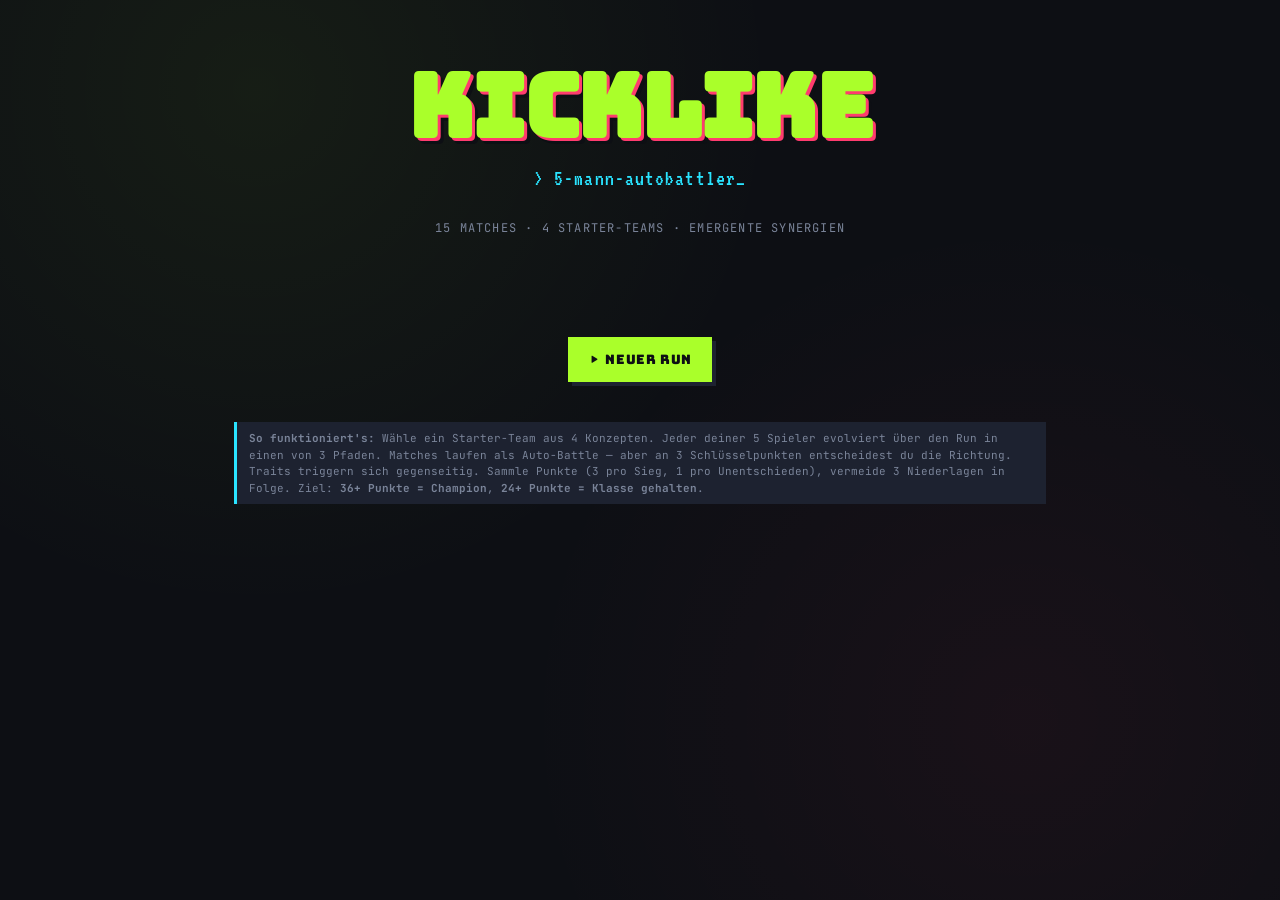
==== index.html @ e62ab807 "Add files via upload" ====
<!doctype html>
<html lang="de">
<head>
<meta charset="utf-8">
<meta name="viewport" content="width=device-width,initial-scale=1">
<title>KICKLIKE ? 5-Mann-Autobattler</title>
<link rel="preconnect" href="https://fonts.googleapis.com">
<link rel="preconnect" href="https://fonts.gstatic.com" crossorigin>
<link href="https://fonts.googleapis.com/css2?family=Bungee&family=VT323&family=JetBrains+Mono:wght@400;700&display=swap" rel="stylesheet">
<link rel="stylesheet" href="./styles.css">
</head>
<body>
<div id="app">
  
  <div id="screen-start" class="screen active">
    <div class="start-hero">
      <h1>KICKLIKE</h1>
      <div class="tagline">&gt; 5-mann-autobattler_</div>
      <div class="sub">15 matches · 4 starter-teams · emergente synergien</div>
      <div id="start-highscore" style="margin-top: 20px; font-family: var(--font-display); font-size: 12px; color: var(--gold); letter-spacing: 0.1em;"></div>
    </div>
    <div style="text-align:center; margin-top: 32px;">
      <button class="btn primary" onclick="FLOW.newRun()">▶ Neuer Run</button>
    </div>
    <div class="hint" style="margin-top: 40px;">
      <b>So funktioniert's:</b> Wähle ein Starter-Team aus 4 Konzepten. Jeder deiner 5 Spieler evolviert über den Run
      in einen von 3 Pfaden. Matches laufen als Auto-Battle — aber an 3 Schlüsselpunkten entscheidest du die Richtung.
      Traits triggern sich gegenseitig. Sammle Punkte (3 pro Sieg, 1 pro Unentschieden), vermeide 3 Niederlagen in Folge.
      Ziel: <b>36+ Punkte = Champion</b>, <b>24+ Punkte = Klasse gehalten</b>.
    </div>
  </div>

  
  <div id="screen-draft" class="screen">
    <h2 style="color: var(--accent); margin-bottom: 8px;">Wähle dein Starter-Team</h2>
    <p class="dim" style="margin-bottom: 16px;">Jedes Team hat ein Thema, eine Stärke und einen Schwachpunkt. Identität
      entwickelst du später durch Evolutionen.</p>
    <div id="draft-grid" class="draft-grid"></div>
  </div>

  
  <div id="screen-hub" class="screen">
    <div class="topbar">
      <div class="logo">MATCH <span id="hub-match-num">1</span> / 15</div>
      <div class="meta">
        <span>🏆 <b id="hub-wins">0</b></span>
        <span>💥 <b id="hub-losses">0</b></span>
        <span>PKT <b id="hub-points">0</b></span>
      </div>
    </div>
    <div class="run-progress" id="run-progress"></div>
    <div class="hub-matchup">
      <div class="card hub-side hub-side-me">
        <div class="card-title">Dein Team <span id="hub-team-meta" class="mono-sm"></span></div>
        <div id="hub-team-summary"></div>
      </div>
      <div class="card hub-side hub-side-opp">
        <div class="card-title">Gegner</div>
        <div id="next-opponent"></div>
      </div>
    </div>
    <div class="card" style="margin-bottom: 16px;">
      <div class="card-title">Kader</div>
      <div class="squad-display" id="hub-squad"></div>
      <div id="hub-bench-wrap" style="display:none; margin-top: 10px;">
        <div class="mono-sm" style="margin-bottom:6px;">Bank</div>
        <div class="squad-display" id="hub-bench"></div>
      </div>
    </div>
    <div class="btn-row">
      <button class="btn" onclick="FLOW.openLineup()">⚙ Aufstellung</button>
      <button class="btn primary" onclick="FLOW.startMatch()">▶ Match starten</button>
    </div>
  </div>

  
  <div id="screen-lineup" class="screen">
    <div class="topbar">
      <div class="logo">AUFSTELLUNG</div>
      <div class="meta">
        <span class="mono-sm">Tippe Spieler zum Tauschen</span>
      </div>
    </div>
    <div class="swap-hint" id="lineup-hint">Klicke einen Startelf-Spieler, dann einen Bank-Spieler um zu tauschen. Keeper (TW) ist Pflicht.</div>
    <div class="card" style="margin-bottom:16px;">
      <div class="card-title">Startelf <span class="mono-sm" style="float:right;">5 Spieler</span></div>
      <div class="lineup-slots" id="lineup-starters"></div>
    </div>
    <div class="card" style="margin-bottom:16px;">
      <div class="card-title">Bank <span class="mono-sm" style="float:right;" id="bench-count">0 Spieler</span></div>
      <div class="lineup-bench" id="lineup-bench"></div>
    </div>
    <div class="btn-row">
      <button class="btn" onclick="FLOW.closeLineup()">✓ Fertig</button>
    </div>
  </div>

  
  <div id="screen-recruit" class="screen">
    <div class="recruit-intro">
      <h1>LEGENDÄRER PICK</h1>
      <div class="pixel">&gt; boss besiegt — ein neuer held w\u00e4hlt deinen verein_</div>
      <p class="dim" style="margin-top: 12px;">Wähle einen Spieler. Er landet auf deiner Bank — maximal 2 Bank-Slots.</p>
    </div>
    <div class="squad-display" id="recruit-options"></div>
    <div class="btn-row" style="justify-content: center;">
      <button class="btn" onclick="FLOW.skipRecruit()">Ablehnen</button>
    </div>
  </div>

  
  <div id="screen-match" class="screen">
    <div class="match-header">
      <div class="team-name me" id="match-me-name">–</div>
      <div class="score">
        <span id="score-me">0</span>
        <span class="vs">:</span>
        <span id="score-opp">0</span>
      </div>
      <div class="team-name opp" id="match-opp-name">–</div>
      <div class="round-indicator" id="round-indicator"></div>
    </div>
    <div class="match-log" id="match-log"></div>
    <div style="margin-top: 12px; text-align: center; display: flex; gap: 8px; justify-content: center;">
      <button class="btn" id="match-pause-btn" onclick="FLOW.togglePause()">⏸ Pause</button>
      <button class="btn" id="match-speed-btn" onclick="FLOW.toggleSpeed()">⏩ Speed</button>
    </div>
  </div>

  
  <div id="screen-result" class="screen">
    <div id="result-content"></div>
  </div>

  
  <div id="screen-gameover" class="screen">
    <div class="result-big">
      <h1 class="loss">GAME OVER</h1>
      <div class="gameover-text" id="gameover-reason"></div>
      <div style="margin-top: 32px;">
        <button class="btn primary" onclick="FLOW.newRun()">▶ Neuer Run</button>
      </div>
    </div>
  </div>

  
  <div id="screen-victory" class="screen">
    <div class="result-big">
      <h1 class="win">CHAMPION!</h1>
      <div class="pixel" style="color: var(--gold); margin-top: 16px;">15 matches survived</div>
      <div id="victory-summary" style="margin-top: 24px;"></div>
      <div style="margin-top: 32px;">
        <button class="btn primary" onclick="FLOW.newRun()">▶ Neuer Run</button>
      </div>
    </div>
  </div>
</div>

<div class="interrupt-overlay" id="interrupt-overlay">
  <div class="interrupt-modal" id="interrupt-modal"></div>
</div>
<script src="./js/config-data.js"></script>
<script src="./js/core.js"></script>
<script src="./js/ui.js"></script>
<script src="./js/flow.js"></script>
</body>
</html>
---- styles.css ----
:root {
  --bg: #0d0f14;
  --bg-2: #14171f;
  --bg-3: #1d2230;
  --fg: #eaf0ff;
  --muted: #7a8499;
  --dim: #4a5268;
  --accent: #aaff2a;       
  --accent-2: #ff3c6e;     
  --accent-3: #2ae4ff;     
  --gold: #ffd23a;
  --danger: #ff4a4a;
  --good: #7bffb0;

  --font-display: "Bungee", sans-serif;
  --font-pixel: "VT323", monospace;
  --font-body: "JetBrains Mono", monospace;

  --border: 2px solid var(--fg);
  --shadow-hard: 4px 4px 0 var(--fg);
  --shadow-accent: 4px 4px 0 var(--accent);
}

* { box-sizing: border-box; margin: 0; padding: 0; }

html, body { height: 100%; }

body {
  font-family: var(--font-body);
  background: var(--bg);
  color: var(--fg);
  font-size: 14px;
  line-height: 1.5;
  overflow-x: hidden;
  background-image:
    radial-gradient(circle at 20% 10%, rgba(170,255,42,0.06), transparent 40%),
    radial-gradient(circle at 80% 80%, rgba(255,60,110,0.05), transparent 40%),
    linear-gradient(transparent 0 49%, rgba(255,255,255,0.02) 49% 50%, transparent 50%);
  background-size: auto, auto, 100% 4px;
}

#app {
  max-width: 840px;
  margin: 0 auto;
  padding: 14px 14px 60px;
  position: relative;
}

h1, h2, h3 { font-family: var(--font-display); letter-spacing: 0.02em; text-transform: uppercase; }
h1 { font-size: clamp(32px, 6vw, 56px); line-height: 1; color: var(--accent); text-shadow: 2px 2px 0 var(--bg); }
h2 { font-size: 20px; color: var(--fg); }
h3 { font-size: 14px; color: var(--accent-3); }
.pixel { font-family: var(--font-pixel); font-size: 20px; line-height: 1; }
.mono-sm { font-size: 11px; color: var(--muted); letter-spacing: 0.05em; text-transform: uppercase; }
.dim { color: var(--muted); }
.accent { color: var(--accent); }
.accent-2 { color: var(--accent-2); }
.accent-3 { color: var(--accent-3); }
.good { color: var(--good); }
.bad { color: var(--danger); }

.screen { display: none; animation: fadeIn 0.35s ease; }
.screen.active { display: block; }
@keyframes fadeIn { from { opacity: 0; transform: translateY(8px); } to { opacity: 1; transform: none; } }

.topbar {
  display: flex; justify-content: space-between; align-items: center;
  padding: 8px 14px; border: var(--border); background: var(--bg-2);
  margin-bottom: 14px; box-shadow: var(--shadow-hard);
}
.topbar .logo { font-family: var(--font-display); font-size: 18px; color: var(--accent); }
.topbar .meta { display: flex; gap: 14px; font-size: 12px; }
.topbar .meta span b { color: var(--accent); font-family: var(--font-display); }

.btn {
  font-family: var(--font-display);
  font-size: 13px; letter-spacing: 0.05em;
  padding: 12px 18px;
  background: var(--bg-2);
  color: var(--fg);
  border: var(--border);
  cursor: pointer;
  transition: transform 0.08s, box-shadow 0.08s;
  text-transform: uppercase;
  box-shadow: var(--shadow-hard);
  display: inline-block;
}
.btn:hover:not(:disabled) { transform: translate(-2px, -2px); box-shadow: 6px 6px 0 var(--fg); }
.btn:active:not(:disabled) { transform: translate(2px, 2px); box-shadow: 2px 2px 0 var(--fg); }
.btn.primary { background: var(--accent); color: var(--bg); border-color: var(--accent); box-shadow: 4px 4px 0 var(--bg-3); }
.btn.primary:hover:not(:disabled) { box-shadow: 6px 6px 0 var(--bg-3); }
.btn.danger { background: var(--accent-2); color: var(--bg); border-color: var(--accent-2); box-shadow: 4px 4px 0 var(--bg-3); }
.btn:disabled { opacity: 0.4; cursor: not-allowed; box-shadow: 2px 2px 0 var(--dim); }
.btn-row { display: flex; gap: 12px; flex-wrap: wrap; margin-top: 16px; }

.card {
  border: var(--border);
  background: var(--bg-2);
  padding: 12px 14px;
  box-shadow: var(--shadow-hard);
  position: relative;
}
.card-title {
  font-family: var(--font-display);
  font-size: 12px;
  letter-spacing: 0.05em;
  text-transform: uppercase;
  margin-bottom: 10px;
  padding-bottom: 6px;
  border-bottom: 1px dashed var(--dim);
}

.start-hero {
  text-align: center;
  padding: 48px 0;
}
.start-hero h1 {
  font-size: clamp(48px, 10vw, 88px);
  color: var(--accent);
  text-shadow:
    3px 3px 0 var(--accent-2),
    6px 6px 0 var(--bg);
  letter-spacing: -0.02em;
}
.start-hero .tagline {
  font-family: var(--font-pixel);
  font-size: 22px;
  color: var(--accent-3);
  margin-top: 12px;
  letter-spacing: 0.05em;
}
.start-hero .sub {
  font-size: 12px;
  color: var(--muted);
  margin-top: 24px;
  letter-spacing: 0.1em;
  text-transform: uppercase;
}

.draft-grid {
  display: grid;
  grid-template-columns: 1fr 1fr;
  gap: 16px;
  margin-top: 16px;
}
@media (max-width: 640px) { .draft-grid { grid-template-columns: 1fr; } }
.team-card {
  border: var(--border);
  background: var(--bg-2);
  padding: 18px;
  cursor: pointer;
  transition: all 0.15s;
  position: relative;
  overflow: hidden;
}
.team-card::before {
  content: "";
  position: absolute;
  top: 0; left: 0; right: 0; height: 6px;
  background: var(--team-color, var(--accent));
}
.team-card:hover {
  transform: translate(-3px, -3px);
  box-shadow: 6px 6px 0 var(--team-color, var(--accent));
}
.team-card h2 { color: var(--team-color, var(--accent)); margin-bottom: 6px; padding-right: 80px; }
.team-card .theme { font-family: var(--font-pixel); font-size: 18px; color: var(--fg); margin-bottom: 12px; }
.team-card .desc { font-size: 12px; color: var(--muted); margin-bottom: 14px; }
.team-diff-badge {
  position: absolute;
  top: 12px; right: 12px;
  font-family: var(--font-display);
  font-size: 9px;
  letter-spacing: 0.1em;
  text-transform: uppercase;
  color: var(--team-color, var(--muted));
  border: 1px solid var(--team-color, var(--dim));
  padding: 2px 6px;
  line-height: 1;
}
.team-card .roster { display: flex; flex-wrap: wrap; gap: 6px; }
.team-card .roster-chip {
  font-size: 10px;
  padding: 3px 7px;
  border: 1px solid var(--dim);
  background: var(--bg-3);
  letter-spacing: 0.03em;
}

.squad-display {
  display: grid;
  grid-template-columns: repeat(5, 1fr);
  gap: 8px;
  margin: 8px 0 0;
}
@media (max-width: 640px) { .squad-display { grid-template-columns: repeat(2, 1fr); } }

.p-card {
  border: 2px solid var(--dim);
  background: var(--bg-2);
  padding: 8px;
  position: relative;
  overflow: hidden;
  transition: border-color 0.2s;
}
.p-card.selected { border-color: var(--accent); box-shadow: 3px 3px 0 var(--accent); }
.p-card .role {
  font-family: var(--font-display);
  font-size: 9px;
  color: var(--accent-3);
  letter-spacing: 0.1em;
  margin-bottom: 4px;
}
.p-card .name {
  font-family: var(--font-display);
  font-size: 12px;
  color: var(--fg);
  line-height: 1.2;
  margin-bottom: 6px;
  min-height: 2.4em;
}
.p-card .stage {
  font-family: var(--font-pixel);
  font-size: 18px;
  color: var(--accent);
  margin-bottom: 6px;
  line-height: 1;
}
.p-card .stats {
  display: grid;
  grid-template-columns: 1fr 1fr;
  gap: 2px 6px;
  font-size: 10px;
}
.p-card .stat {
  display: flex; justify-content: space-between;
  font-family: var(--font-pixel); font-size: 14px;
  line-height: 1;
}
.p-card .stat b { color: var(--accent); }
.p-card .xp-bar {
  height: 4px;
  background: var(--bg-3);
  margin-top: 8px;
  position: relative;
  border: 1px solid var(--dim);
}
.p-card .xp-fill {
  height: 100%;
  background: var(--accent);
  transition: width 0.3s;
}
.p-card .xp-label {
  font-size: 9px;
  color: var(--muted);
  margin-top: 4px;
  letter-spacing: 0.05em;
  text-transform: uppercase;
}
.p-card .traits {
  margin-top: 8px;
  display: flex; flex-wrap: wrap; gap: 3px;
}
.p-card .trait-dot {
  font-size: 9px;
  padding: 2px 5px;
  border: 1px solid var(--accent-3);
  color: var(--accent-3);
  line-height: 1;
}
.p-card.level-up-pending { animation: pulseGlow 1.2s infinite; }
@keyframes pulseGlow {
  0%, 100% { border-color: var(--gold); box-shadow: 0 0 0 var(--gold); }
  50% { border-color: var(--gold); box-shadow: 0 0 16px var(--gold); }
}

.match-header {
  display: grid;
  grid-template-columns: 1fr auto 1fr;
  align-items: center;
  gap: 20px;
  padding: 20px;
  border: var(--border);
  background: var(--bg-2);
  box-shadow: var(--shadow-hard);
  margin-bottom: 16px;
}
.match-header .team-name {
  font-family: var(--font-display);
  font-size: 16px;
}
.match-header .team-name.me { color: var(--accent); }
.match-header .team-name.opp { color: var(--accent-2); text-align: right; }
.match-header .score {
  font-family: var(--font-display);
  font-size: 42px;
  color: var(--fg);
  text-align: center;
  letter-spacing: 0.05em;
  text-shadow: 3px 3px 0 var(--bg);
}
.match-header .score .vs { font-size: 16px; color: var(--muted); }
.match-header .round-indicator {
  grid-column: 1 / -1;
  display: flex; justify-content: center; gap: 4px;
  margin-top: 8px;
}
.round-dot {
  width: 16px; height: 16px;
  border: 1px solid var(--dim);
  background: var(--bg-3);
}
.round-dot.active { background: var(--accent-3); border-color: var(--accent-3); }
.round-dot.past { background: var(--dim); border-color: var(--dim); }

.match-log {
  border: var(--border);
  background: var(--bg);
  padding: 0;
  min-height: 280px;
  max-height: 380px;
  overflow-y: auto;
  font-family: var(--font-pixel);
  font-size: 18px;
  line-height: 1.3;
}
.log-line {
  padding: 6px 14px;
  border-bottom: 1px solid var(--bg-2);
  animation: logEntry 0.3s;
}
@keyframes logEntry { from { opacity: 0; transform: translateX(-8px); } to { opacity: 1; transform: none; } }

.log-line:not(.goal-me):not(.goal-opp):not(.trigger):not(.kickoff):not(.round-header):not(.decision) {
  color: var(--muted);
  font-size: 16px;
}

.log-line.goal-me {
  background: linear-gradient(90deg, rgba(170,255,42,0.18), rgba(170,255,42,0.04));
  color: var(--accent);
  font-family: var(--font-display);
  font-size: 20px;
  font-weight: 700;
  letter-spacing: 0.03em;
  padding: 16px 14px;
  border-left: 6px solid var(--accent);
  border-top: 2px solid var(--accent);
  border-bottom: 2px solid var(--accent);
  text-transform: uppercase;
  animation: goalSlam 0.6s cubic-bezier(0.2, 0.9, 0.3, 1.4);
  text-shadow: 2px 2px 0 var(--bg);
  margin: 4px 0;
  position: relative;
}
.log-line.goal-me::before { content: none; }

.log-line.goal-opp {
  background: linear-gradient(90deg, rgba(255,60,110,0.18), rgba(255,60,110,0.04));
  color: var(--accent-2);
  font-family: var(--font-display);
  font-size: 18px;
  font-weight: 700;
  letter-spacing: 0.03em;
  padding: 14px 14px;
  border-left: 6px solid var(--accent-2);
  border-top: 2px solid var(--accent-2);
  border-bottom: 2px solid var(--accent-2);
  text-transform: uppercase;
  animation: goalCrash 0.5s;
  text-shadow: 2px 2px 0 var(--bg);
  margin: 4px 0;
  position: relative;
}
.log-line.goal-opp::before { content: none; }

@keyframes goalSlam {
  0% { transform: scale(0.8) translateX(-20px); opacity: 0; }
  60% { transform: scale(1.05) translateX(0); opacity: 1; }
  100% { transform: scale(1) translateX(0); opacity: 1; }
}
@keyframes goalCrash {
  0% { transform: scale(1.2); opacity: 0; background: var(--accent-2); }
  40% { background: rgba(255,60,110,0.3); }
  100% { transform: scale(1); opacity: 1; }
}

.log-line.trigger {
  background: linear-gradient(90deg, rgba(255,210,58,0.18), rgba(255,210,58,0.02));
  color: var(--gold);
  font-family: var(--font-display);
  font-size: 15px;
  font-weight: 700;
  letter-spacing: 0.02em;
  padding: 10px 14px 10px 22px;
  border-left: 4px solid var(--gold);
  text-transform: uppercase;
  animation: triggerPulse 0.5s;
  position: relative;
}
.log-line.trigger::before {
  content: "✦";
  position: absolute;
  left: 8px;
  color: var(--gold);
  font-size: 14px;
  animation: star 1s ease-out;
}
@keyframes triggerPulse {
  0% { transform: translateX(-12px); opacity: 0; background: rgba(255,210,58,0.4); }
  100% { transform: translateX(0); opacity: 1; }
}
@keyframes star {
  0% { transform: scale(0) rotate(0); }
  50% { transform: scale(1.4) rotate(180deg); }
  100% { transform: scale(1) rotate(360deg); }
}

.log-line.kickoff { color: var(--accent-3); border-top: 2px solid var(--accent-3); border-bottom-color: var(--accent-3); padding: 10px 14px; font-family: var(--font-display); font-size: 13px; letter-spacing: 0.05em; }
.log-line.decision { color: var(--muted); font-style: italic; font-size: 15px; }
.log-line.round-header {
  background: linear-gradient(90deg, var(--bg-2), transparent);
  color: var(--accent-3);
  font-family: var(--font-display);
  font-size: 12px;
  padding: 8px 14px;
  letter-spacing: 0.2em;
  border-top: 1px solid var(--accent-3);
  border-bottom: 1px solid var(--dim);
}

.interrupt-panel-stack {
  display: flex;
  flex-direction: column;
  gap: 10px;
  margin: 14px 0 0 0;
}
.interrupt-panel-stack > * { width: 100%; }

.interrupt-panel {
  background: var(--bg-3);
  border: 1px solid var(--dim);
  padding: 10px 12px;
  font-family: var(--font-body);
}
.ip-title {
  font-family: var(--font-display);
  font-size: 10px;
  letter-spacing: 0.1em;
  color: var(--accent-3);
  text-align: center;
  margin-bottom: 8px;
  padding-bottom: 6px;
  border-bottom: 1px dashed var(--dim);
  text-transform: uppercase;
}

.ip-match-row {
  display: grid;
  grid-template-columns: 1fr auto 1fr;
  align-items: center;
  padding: 3px 0;
  gap: 6px;
  font-family: var(--font-pixel);
  font-size: 15px;
  line-height: 1.1;
}
.ip-match-row:not(:last-child) { border-bottom: 1px solid var(--bg); }
.ip-match-me { text-align: right; color: var(--accent); font-weight: bold; }
.ip-match-opp { text-align: left; color: var(--accent-2); font-weight: bold; }
.ip-match-label {
  font-family: var(--font-display);
  font-size: 9px;
  letter-spacing: 0.05em;
  color: var(--muted);
  text-transform: uppercase;
  text-align: center;
  white-space: nowrap;
  padding: 0 4px;
}

.ip-stat-header {
  display: grid;
  grid-template-columns: 1fr auto auto 1fr;
  gap: 6px;
  padding: 3px 0 5px;
  font-family: var(--font-display);
  font-size: 8px;
  color: var(--muted);
  letter-spacing: 0.05em;
  text-transform: uppercase;
  border-bottom: 1px solid var(--dim);
  margin-bottom: 4px;
}
.ip-stat-header span:nth-child(1) { text-align: left; }
.ip-stat-header span:nth-child(2) { text-align: right; }
.ip-stat-header span:nth-child(3) { text-align: right; }
.ip-stat-header span:nth-child(4) { text-align: right; }

.ip-stat-row {
  display: grid;
  grid-template-columns: 1fr auto auto 1fr;
  gap: 6px;
  align-items: baseline;
  padding: 3px 0;
  font-family: var(--font-body);
  font-size: 11px;
}
.ip-stat-row:not(:last-child) { border-bottom: 1px solid var(--bg); }
.ip-stat-label {
  font-family: var(--font-display);
  font-size: 9px;
  letter-spacing: 0.05em;
  color: var(--muted);
  text-transform: uppercase;
}
.ip-stat-main {
  font-family: var(--font-pixel);
  font-size: 18px;
  line-height: 1;
  font-weight: bold;
  text-align: right;
  color: var(--fg);
  min-width: 28px;
}
.ip-stat-main.ip-higher { color: var(--accent); }
.ip-stat-main.ip-lower { color: var(--accent-2); }
.ip-stat-buff {
  font-family: var(--font-pixel);
  font-size: 11px;
  line-height: 1;
  text-align: right;
  min-width: 42px;
}
.ip-buff-pos { color: var(--accent); }
.ip-buff-neg { color: var(--accent-2); }
.ip-buff-neutral { color: var(--muted); }
.ip-stat-opp {
  font-family: var(--font-pixel);
  font-size: 15px;
  line-height: 1;
  font-weight: bold;
  text-align: right;
  color: var(--accent-2);
  opacity: 0.85;
}

.ip-footnote {
  font-size: 9px;
  color: var(--muted);
  text-align: center;
  margin-top: 6px;
  padding-top: 4px;
  border-top: 1px dashed var(--dim);
  font-family: var(--font-body);
}

.interrupt-overlay {
  position: fixed; inset: 0;
  background: rgba(13,15,20,0.88);
  backdrop-filter: blur(3px);
  display: none;
  align-items: center;
  justify-content: center;
  z-index: 100;
  animation: fadeIn 0.3s;
}
.interrupt-overlay.active { display: flex; }
.interrupt-modal {
  max-width: 660px;
  width: calc(100% - 32px);
  max-height: calc(100vh - 40px);
  overflow-y: auto;
  background: var(--bg-2);
  border: 3px solid var(--accent);
  padding: 24px;
  box-shadow: 8px 8px 0 var(--bg);
  animation: modalPop 0.35s;
}
@keyframes modalPop {
  from { transform: scale(0.85); opacity: 0; }
  to { transform: scale(1); opacity: 1; }
}
.interrupt-modal h2 {
  color: var(--accent);
  margin-bottom: 4px;
}
.interrupt-modal .sub {
  color: var(--muted);
  font-size: 12px;
  margin-bottom: 16px;
  letter-spacing: 0.05em;
  text-transform: uppercase;
}
.choice-list { display: flex; flex-direction: column; gap: 10px; margin-top: 12px; }
.choice {
  border: 2px solid var(--dim);
  background: var(--bg-3);
  padding: 14px;
  cursor: pointer;
  transition: all 0.12s;
  text-align: left;
  font-family: var(--font-body);
  color: var(--fg);
}
.choice:hover {
  border-color: var(--accent);
  background: var(--bg);
  transform: translateX(4px);
}
.choice .choice-title {
  font-family: var(--font-display);
  font-size: 13px;
  color: var(--accent);
  margin-bottom: 4px;
}
.choice .choice-desc { font-size: 12px; color: var(--muted); }

.evo-options {
  display: grid;
  grid-template-columns: 1fr 1fr 1fr;
  gap: 12px;
  margin-top: 16px;
}
@media (max-width: 640px) { .evo-options { grid-template-columns: 1fr; } }
.evo-option {
  border: 2px solid var(--dim);
  background: var(--bg-3);
  padding: 14px;
  cursor: pointer;
  transition: all 0.15s;
  text-align: left;
}
.evo-option:hover {
  border-color: var(--gold);
  transform: translate(-2px, -2px);
  box-shadow: 4px 4px 0 var(--gold);
}
.evo-option .evo-name {
  font-family: var(--font-display);
  font-size: 14px;
  color: var(--gold);
  margin-bottom: 4px;
}
.evo-option .evo-role {
  font-size: 10px;
  color: var(--muted);
  letter-spacing: 0.1em;
  text-transform: uppercase;
  margin-bottom: 8px;
}
.evo-option .evo-boost {
  font-family: var(--font-pixel);
  font-size: 15px;
  color: var(--accent);
  margin-bottom: 6px;
  line-height: 1.3;
}
.evo-option .evo-trait {
  font-size: 11px;
  padding: 4px 6px;
  background: var(--bg);
  border: 1px solid var(--accent-3);
  color: var(--accent-3);
  margin-top: 6px;
}
.evo-option .evo-trait b { color: var(--fg); display: block; font-family: var(--font-display); font-size: 10px; letter-spacing: 0.05em; }

.result-perf-list {
  display: flex; flex-direction: column; gap: 2px;
  border: 1px solid var(--dim);
  background: var(--bg-3);
}
.result-perf-row {
  display: grid;
  grid-template-columns: 28px 1fr auto auto 16px;
  gap: 8px;
  padding: 6px 10px;
  font-family: var(--font-body);
  font-size: 11px;
  align-items: baseline;
  border-bottom: 1px solid var(--bg);
}
.result-perf-row:last-child { border-bottom: none; }
.result-perf-row .perf-role { font-family: var(--font-display); font-size: 9px; color: var(--accent-3); letter-spacing: 0.05em; }
.result-perf-row .perf-name { font-family: var(--font-pixel); font-size: 15px; line-height: 1; }
.result-perf-row .perf-detail { color: var(--muted); font-size: 10px; letter-spacing: 0.03em; white-space: nowrap; }
.result-perf-row .perf-xp { font-family: var(--font-display); font-size: 10px; letter-spacing: 0.03em; }
.result-perf-row .perf-form { font-family: var(--font-pixel); font-size: 16px; line-height: 1; text-align: center; }
.result-perf-row .good { color: var(--good); }
.result-perf-row .bad { color: var(--danger); }
.result-perf-row .dim { color: var(--muted); }
.result-big {
  text-align: center;
  padding: 32px 16px;
}
.result-big h1 {
  font-size: 72px;
  margin-bottom: 8px;
}
.result-big h1.win { color: var(--accent); }
.result-big h1.loss { color: var(--accent-2); }
.result-big h1.draw { color: var(--gold); }
.result-big .big-score {
  font-family: var(--font-display);
  font-size: 56px;
  margin: 16px 0;
}
.result-big .reward {
  font-family: var(--font-pixel);
  font-size: 22px;
  color: var(--gold);
  margin-top: 12px;
}

.hub-matchup {
  display: grid;
  grid-template-columns: 1fr 1fr;
  gap: 10px;
  margin-bottom: 14px;
}
@media (max-width: 600px) {
  .hub-matchup { grid-template-columns: 1fr; gap: 8px; }
}
.hub-side .card-title { margin-bottom: 8px; padding-bottom: 6px; font-size: 12px; }
.hub-side-me .card-title { color: var(--accent); }
.hub-side-opp .card-title { color: var(--accent-2); }
.hub-side .card-title .mono-sm { float: right; color: var(--muted); font-size: 9px; }
.hub-side {
  padding: 12px 14px;
}

.matchup-meta {
  font-family: var(--font-pixel);
  font-size: 14px;
  line-height: 1.2;
  margin-bottom: 8px;
  padding-bottom: 8px;
  border-bottom: 1px dashed var(--dim);
}
.matchup-meta .name {
  font-family: var(--font-display);
  font-size: 14px;
  letter-spacing: 0.02em;
  line-height: 1.2;
  margin-bottom: 4px;
  text-transform: uppercase;
  word-break: break-word;
}
.matchup-meta .name.me { color: var(--accent); }
.matchup-meta .name.opp { color: var(--accent-2); }
.matchup-meta .name.boss { color: var(--gold); }
.matchup-meta .meta-line {
  font-size: 10px;
  letter-spacing: 0.05em;
  color: var(--muted);
  text-transform: uppercase;
  font-family: var(--font-body);
}

.compared-bars.compact {
  display: grid;
  grid-template-columns: 1fr 1fr;
  gap: 6px 10px;
}
.compared-bars.compact .cb-row {
  gap: 2px;
}
.compared-bars.compact .cb-header {
  font-size: 10px;
}
.compared-bars.compact .cb-label {
  font-size: 9px;
  letter-spacing: 0.05em;
}
.compared-bars.compact .cb-value {
  font-size: 14px;
}
.compared-bars.compact .cb-bar {
  height: 5px;
}

.compared-bars {
  display: flex;
  flex-direction: column;
  gap: 8px;
}
.cb-row {
  display: flex;
  flex-direction: column;
  gap: 3px;
}
.cb-header {
  display: flex;
  justify-content: space-between;
  align-items: baseline;
  font-family: var(--font-body);
  font-size: 11px;
  letter-spacing: 0.05em;
}
.cb-label {
  font-family: var(--font-display);
  font-size: 10px;
  letter-spacing: 0.1em;
  text-transform: uppercase;
  color: var(--fg);
}
.cb-value {
  font-family: var(--font-pixel);
  font-size: 18px;
  line-height: 1;
  color: var(--fg);
  font-weight: bold;
}
.cb-value.higher { color: var(--accent); }
.cb-value.lower { color: var(--accent-2); }
.cb-value.equal { color: var(--muted); }
.cb-bar {
  height: 8px;
  background: var(--bg);
  border: 1px solid var(--dim);
  overflow: hidden;
  position: relative;
}
.cb-fill {
  height: 100%;
  background: var(--muted);
  transition: width 0.4s cubic-bezier(0.4, 0, 0.2, 1);
}
.cb-fill.higher { background: var(--accent); }
.cb-fill.lower { background: var(--accent-2); }
.cb-fill.equal { background: var(--gold); }
.cb-trend { font-size: 10px; letter-spacing: 0; margin-left: 2px; }
.cb-trend.trend-up { color: var(--good); }
.cb-trend.trend-down { color: var(--danger); }

.lineup-editor {
  display: grid;
  grid-template-columns: 1fr;
  gap: 10px;
}
.lineup-section-title {
  font-family: var(--font-display);
  font-size: 11px;
  letter-spacing: 0.1em;
  color: var(--accent-3);
  margin: 4px 0;
  padding-top: 8px;
  border-top: 1px dashed var(--dim);
}
.lineup-section-title:first-child { padding-top: 0; border-top: none; }
.lineup-slots {
  display: grid;
  grid-template-columns: repeat(5, 1fr);
  gap: 8px;
}
@media (max-width: 640px) { .lineup-slots { grid-template-columns: repeat(2, 1fr); } }
.lineup-bench {
  display: grid;
  grid-template-columns: repeat(5, 1fr);
  gap: 8px;
}
@media (max-width: 640px) { .lineup-bench { grid-template-columns: repeat(2, 1fr); } }

.p-card.bench { opacity: 0.75; border-style: dashed; }
.p-card.swap-target { cursor: pointer; }
.p-card.swap-target:hover { border-color: var(--accent-3); box-shadow: 3px 3px 0 var(--accent-3); }
.p-card.legendary {
  border-color: var(--gold) !important;
  position: relative;
}
.p-card.legendary::before {
  content: "★ LEG";
  position: absolute;
  top: -1px; right: -1px;
  background: var(--gold);
  color: var(--bg);
  font-family: var(--font-display);
  font-size: 8px;
  padding: 2px 5px;
  letter-spacing: 0.1em;
}

.slot-empty {
  border: 2px dashed var(--dim);
  background: transparent;
  padding: 20px 10px;
  text-align: center;
  color: var(--muted);
  font-size: 10px;
  letter-spacing: 0.1em;
  text-transform: uppercase;
  min-height: 180px;
  display: flex;
  align-items: center;
  justify-content: center;
}

.swap-hint {
  background: var(--bg-3);
  border: 1px solid var(--accent-3);
  color: var(--accent-3);
  padding: 8px 12px;
  margin-bottom: 12px;
  font-size: 11px;
  letter-spacing: 0.05em;
}

.recruit-intro {
  text-align: center;
  padding: 20px 0;
  margin-bottom: 16px;
}
.recruit-intro h1 {
  font-size: 48px;
  color: var(--gold);
  text-shadow: 3px 3px 0 var(--bg);
  margin-bottom: 8px;
}
.recruit-intro .pixel {
  color: var(--accent-3);
}

.run-progress {
  display: grid;
  grid-template-columns: repeat(15, 1fr);
  gap: 3px;
  margin: 0 0 12px;
}
.progress-cell {
  aspect-ratio: 1;
  border: 1px solid var(--dim);
  background: var(--bg-3);
  position: relative;
}
.progress-cell.done.win { background: var(--accent); border-color: var(--accent); }
.progress-cell.done.loss { background: var(--accent-2); border-color: var(--accent-2); }
.progress-cell.done.draw { background: var(--gold); border-color: var(--gold); }
.progress-cell.final {
  border-color: var(--gold);
  border-width: 2px;
  background: linear-gradient(135deg, rgba(255,210,58,0.15), transparent);
  display: flex; align-items: center; justify-content: center;
  font-size: 10px; line-height: 1;
  color: var(--gold);
}
.progress-cell.final.current { background: var(--gold); color: var(--bg); }
.progress-cell.final.done.win { background: var(--accent); color: var(--bg); }
.progress-cell.final.done.loss { background: var(--accent-2); color: var(--bg); }
.progress-cell.current { background: var(--accent-3); border-color: var(--accent-3); animation: pulse 1.5s infinite; }
.progress-cell.boss { border-color: var(--gold); border-width: 2px; }
@keyframes pulse { 0%,100% { opacity: 1; } 50% { opacity: 0.5; } }

.divider { height: 2px; background: repeating-linear-gradient(90deg, var(--dim), var(--dim) 4px, transparent 4px, transparent 8px); margin: 20px 0; }
.stat-bar { height: 6px; background: var(--bg-3); border: 1px solid var(--dim); position: relative; margin-top: 2px; }
.stat-bar-fill { height: 100%; background: var(--accent); transition: width 0.3s; }

.gameover-text {
  font-family: var(--font-display);
  font-size: 12px;
  color: var(--muted);
  letter-spacing: 0.2em;
  text-align: center;
  margin-top: 24px;
}

.hint {
  font-size: 11px;
  color: var(--muted);
  padding: 8px 12px;
  background: var(--bg-3);
  border-left: 3px solid var(--accent-3);
  margin-bottom: 16px;
}
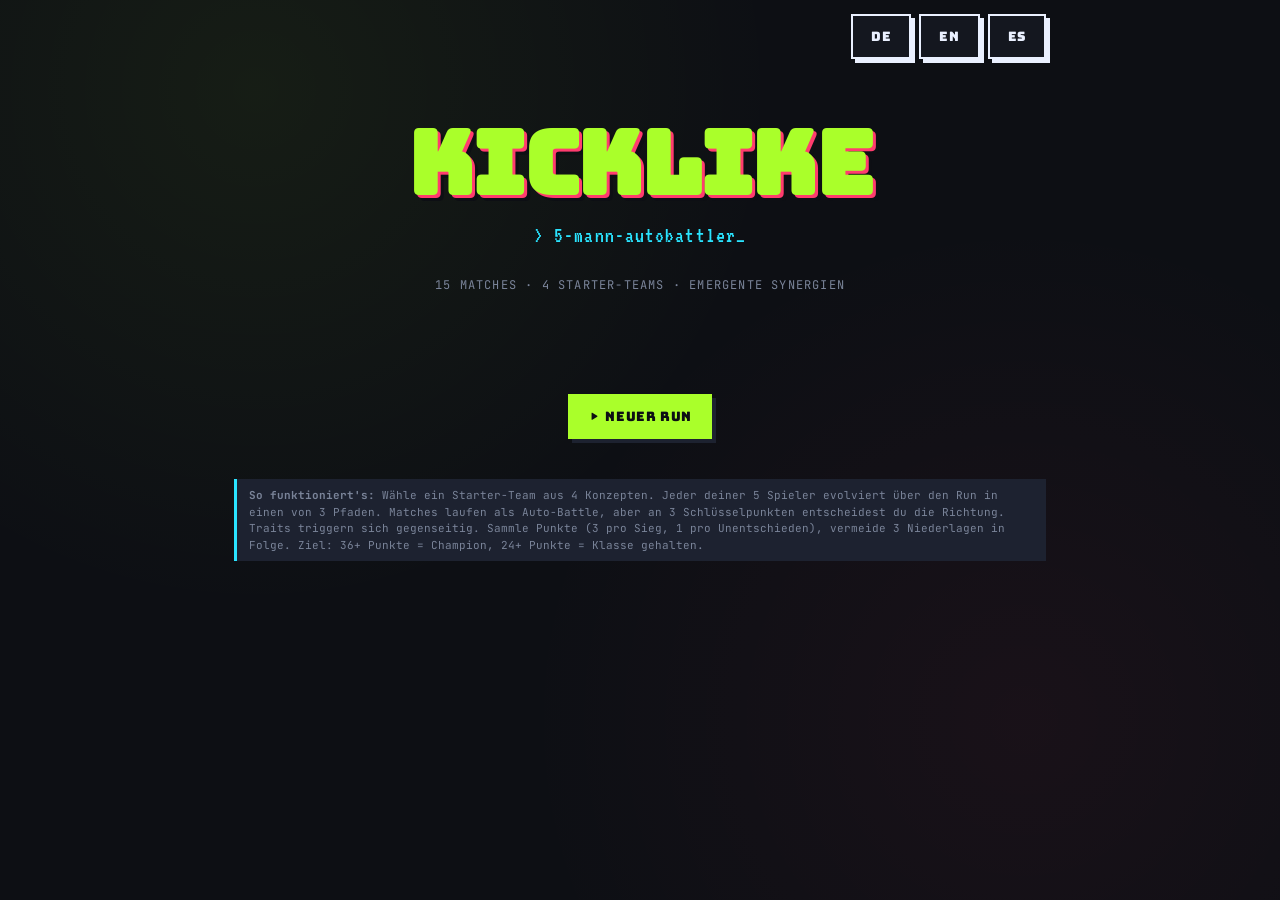
==== commit e4e11507: "Add files via upload" ====
--- a/index.html
+++ b/index.html
@@ -1,167 +1,165 @@
-<!doctype html>
-<html lang="de">
-<head>
-<meta charset="utf-8">
-<meta name="viewport" content="width=device-width,initial-scale=1">
-<title>KICKLIKE ? 5-Mann-Autobattler</title>
-<link rel="preconnect" href="https://fonts.googleapis.com">
-<link rel="preconnect" href="https://fonts.gstatic.com" crossorigin>
-<link href="https://fonts.googleapis.com/css2?family=Bungee&family=VT323&family=JetBrains+Mono:wght@400;700&display=swap" rel="stylesheet">
-<link rel="stylesheet" href="./styles.css">
-</head>
-<body>
-<div id="app">
-  
-  <div id="screen-start" class="screen active">
-    <div class="start-hero">
-      <h1>KICKLIKE</h1>
-      <div class="tagline">&gt; 5-mann-autobattler_</div>
-      <div class="sub">15 matches · 4 starter-teams · emergente synergien</div>
-      <div id="start-highscore" style="margin-top: 20px; font-family: var(--font-display); font-size: 12px; color: var(--gold); letter-spacing: 0.1em;"></div>
-    </div>
-    <div style="text-align:center; margin-top: 32px;">
-      <button class="btn primary" onclick="FLOW.newRun()">▶ Neuer Run</button>
-    </div>
-    <div class="hint" style="margin-top: 40px;">
-      <b>So funktioniert's:</b> Wähle ein Starter-Team aus 4 Konzepten. Jeder deiner 5 Spieler evolviert über den Run
-      in einen von 3 Pfaden. Matches laufen als Auto-Battle — aber an 3 Schlüsselpunkten entscheidest du die Richtung.
-      Traits triggern sich gegenseitig. Sammle Punkte (3 pro Sieg, 1 pro Unentschieden), vermeide 3 Niederlagen in Folge.
-      Ziel: <b>36+ Punkte = Champion</b>, <b>24+ Punkte = Klasse gehalten</b>.
-    </div>
-  </div>
-
-  
-  <div id="screen-draft" class="screen">
-    <h2 style="color: var(--accent); margin-bottom: 8px;">Wähle dein Starter-Team</h2>
-    <p class="dim" style="margin-bottom: 16px;">Jedes Team hat ein Thema, eine Stärke und einen Schwachpunkt. Identität
-      entwickelst du später durch Evolutionen.</p>
-    <div id="draft-grid" class="draft-grid"></div>
-  </div>
-
-  
-  <div id="screen-hub" class="screen">
-    <div class="topbar">
-      <div class="logo">MATCH <span id="hub-match-num">1</span> / 15</div>
-      <div class="meta">
-        <span>🏆 <b id="hub-wins">0</b></span>
-        <span>💥 <b id="hub-losses">0</b></span>
-        <span>PKT <b id="hub-points">0</b></span>
-      </div>
-    </div>
-    <div class="run-progress" id="run-progress"></div>
-    <div class="hub-matchup">
-      <div class="card hub-side hub-side-me">
-        <div class="card-title">Dein Team <span id="hub-team-meta" class="mono-sm"></span></div>
-        <div id="hub-team-summary"></div>
-      </div>
-      <div class="card hub-side hub-side-opp">
-        <div class="card-title">Gegner</div>
-        <div id="next-opponent"></div>
-      </div>
-    </div>
-    <div class="card" style="margin-bottom: 16px;">
-      <div class="card-title">Kader</div>
-      <div class="squad-display" id="hub-squad"></div>
-      <div id="hub-bench-wrap" style="display:none; margin-top: 10px;">
-        <div class="mono-sm" style="margin-bottom:6px;">Bank</div>
-        <div class="squad-display" id="hub-bench"></div>
-      </div>
-    </div>
-    <div class="btn-row">
-      <button class="btn" onclick="FLOW.openLineup()">⚙ Aufstellung</button>
-      <button class="btn primary" onclick="FLOW.startMatch()">▶ Match starten</button>
-    </div>
-  </div>
-
-  
-  <div id="screen-lineup" class="screen">
-    <div class="topbar">
-      <div class="logo">AUFSTELLUNG</div>
-      <div class="meta">
-        <span class="mono-sm">Tippe Spieler zum Tauschen</span>
-      </div>
-    </div>
-    <div class="swap-hint" id="lineup-hint">Klicke einen Startelf-Spieler, dann einen Bank-Spieler um zu tauschen. Keeper (TW) ist Pflicht.</div>
-    <div class="card" style="margin-bottom:16px;">
-      <div class="card-title">Startelf <span class="mono-sm" style="float:right;">5 Spieler</span></div>
-      <div class="lineup-slots" id="lineup-starters"></div>
-    </div>
-    <div class="card" style="margin-bottom:16px;">
-      <div class="card-title">Bank <span class="mono-sm" style="float:right;" id="bench-count">0 Spieler</span></div>
-      <div class="lineup-bench" id="lineup-bench"></div>
-    </div>
-    <div class="btn-row">
-      <button class="btn" onclick="FLOW.closeLineup()">✓ Fertig</button>
-    </div>
-  </div>
-
-  
-  <div id="screen-recruit" class="screen">
-    <div class="recruit-intro">
-      <h1>LEGENDÄRER PICK</h1>
-      <div class="pixel">&gt; boss besiegt — ein neuer held w\u00e4hlt deinen verein_</div>
-      <p class="dim" style="margin-top: 12px;">Wähle einen Spieler. Er landet auf deiner Bank — maximal 2 Bank-Slots.</p>
-    </div>
-    <div class="squad-display" id="recruit-options"></div>
-    <div class="btn-row" style="justify-content: center;">
-      <button class="btn" onclick="FLOW.skipRecruit()">Ablehnen</button>
-    </div>
-  </div>
-
-  
-  <div id="screen-match" class="screen">
-    <div class="match-header">
-      <div class="team-name me" id="match-me-name">–</div>
-      <div class="score">
-        <span id="score-me">0</span>
-        <span class="vs">:</span>
-        <span id="score-opp">0</span>
-      </div>
-      <div class="team-name opp" id="match-opp-name">–</div>
-      <div class="round-indicator" id="round-indicator"></div>
-    </div>
-    <div class="match-log" id="match-log"></div>
-    <div style="margin-top: 12px; text-align: center; display: flex; gap: 8px; justify-content: center;">
-      <button class="btn" id="match-pause-btn" onclick="FLOW.togglePause()">⏸ Pause</button>
-      <button class="btn" id="match-speed-btn" onclick="FLOW.toggleSpeed()">⏩ Speed</button>
-    </div>
-  </div>
-
-  
-  <div id="screen-result" class="screen">
-    <div id="result-content"></div>
-  </div>
-
-  
-  <div id="screen-gameover" class="screen">
-    <div class="result-big">
-      <h1 class="loss">GAME OVER</h1>
-      <div class="gameover-text" id="gameover-reason"></div>
-      <div style="margin-top: 32px;">
-        <button class="btn primary" onclick="FLOW.newRun()">▶ Neuer Run</button>
-      </div>
-    </div>
-  </div>
-
-  
-  <div id="screen-victory" class="screen">
-    <div class="result-big">
-      <h1 class="win">CHAMPION!</h1>
-      <div class="pixel" style="color: var(--gold); margin-top: 16px;">15 matches survived</div>
-      <div id="victory-summary" style="margin-top: 24px;"></div>
-      <div style="margin-top: 32px;">
-        <button class="btn primary" onclick="FLOW.newRun()">▶ Neuer Run</button>
-      </div>
-    </div>
-  </div>
-</div>
-
-<div class="interrupt-overlay" id="interrupt-overlay">
-  <div class="interrupt-modal" id="interrupt-modal"></div>
-</div>
-<script src="./js/config-data.js"></script>
-<script src="./js/core.js"></script>
-<script src="./js/ui.js"></script>
-<script src="./js/flow.js"></script>
-</body>
-</html>
+<!doctype html>
+<html lang="de">
+<head>
+<meta charset="utf-8">
+<meta name="viewport" content="width=device-width,initial-scale=1">
+<title>KICKLIKE · 5-Mann-Autobattler</title>
+<link rel="preconnect" href="https://fonts.googleapis.com">
+<link rel="preconnect" href="https://fonts.gstatic.com" crossorigin>
+<link href="https://fonts.googleapis.com/css2?family=Bungee&family=VT323&family=JetBrains+Mono:wght@400;700&display=swap" rel="stylesheet">
+<link rel="stylesheet" href="./styles.css">
+</head>
+<body>
+<div id="app">
+  <div style="display:flex; justify-content:flex-end; gap:8px; margin-bottom:12px;">
+    <button class="btn" type="button" data-lang="de">DE</button>
+    <button class="btn" type="button" data-lang="en">EN</button>
+    <button class="btn" type="button" data-lang="es">ES</button>
+  </div>
+
+  <div id="screen-start" class="screen active">
+    <div class="start-hero">
+      <h1>KICKLIKE</h1>
+      <div class="tagline" data-i18n="ui.start.tagline"></div>
+      <div class="sub" data-i18n="ui.start.sub"></div>
+      <div id="start-highscore" style="margin-top:20px; font-family:var(--font-display); font-size:12px; color:var(--gold); letter-spacing:0.1em;"></div>
+    </div>
+    <div style="text-align:center; margin-top:32px;">
+      <button class="btn primary" onclick="FLOW.newRun()" data-i18n="ui.start.newRun"></button>
+    </div>
+    <div class="hint" style="margin-top:40px;">
+      <b data-i18n="ui.start.howTitle"></b>
+      <span data-i18n="ui.start.howBody"></span>
+    </div>
+  </div>
+
+  <div id="screen-draft" class="screen">
+    <h2 style="color:var(--accent); margin-bottom:8px;" data-i18n="ui.draft.title"></h2>
+    <p class="dim" style="margin-bottom:16px;" data-i18n="ui.draft.body"></p>
+    <div id="draft-grid" class="draft-grid"></div>
+  </div>
+
+  <div id="screen-hub" class="screen">
+    <div class="topbar">
+      <div class="logo">MATCH <span id="hub-match-num">1</span> / 15</div>
+      <div class="meta">
+        <span>🏆 <b id="hub-wins">0</b></span>
+        <span>💥 <b id="hub-losses">0</b></span>
+        <span>PKT <b id="hub-points">0</b></span>
+      </div>
+    </div>
+    <div class="run-progress" id="run-progress"></div>
+    <div class="hub-matchup">
+      <div class="card hub-side hub-side-me">
+        <div class="card-title"><span data-i18n="ui.hub.yourTeam"></span> <span id="hub-team-meta" class="mono-sm"></span></div>
+        <div id="hub-team-summary"></div>
+      </div>
+      <div class="card hub-side hub-side-opp">
+        <div class="card-title" data-i18n="ui.hub.opponent"></div>
+        <div id="next-opponent"></div>
+      </div>
+    </div>
+    <div class="card" style="margin-bottom:16px;">
+      <div class="card-title" data-i18n="ui.hub.squad"></div>
+      <div class="squad-display" id="hub-squad"></div>
+      <div id="hub-bench-wrap" style="display:none; margin-top:10px;">
+        <div class="mono-sm" style="margin-bottom:6px;" data-i18n="ui.hub.bench"></div>
+        <div class="squad-display" id="hub-bench"></div>
+      </div>
+    </div>
+    <div class="btn-row">
+      <button class="btn" onclick="FLOW.openLineup()" data-i18n="ui.hub.lineup"></button>
+      <button class="btn primary" onclick="FLOW.startMatch()" data-i18n="ui.hub.startMatch"></button>
+    </div>
+  </div>
+
+  <div id="screen-lineup" class="screen">
+    <div class="topbar">
+      <div class="logo" data-i18n="ui.lineup.title"></div>
+      <div class="meta">
+        <span class="mono-sm" data-i18n="ui.lineup.tapToSwap"></span>
+      </div>
+    </div>
+    <div class="swap-hint" id="lineup-hint" data-i18n="ui.lineup.defaultHint"></div>
+    <div class="card" style="margin-bottom:16px;">
+      <div class="card-title"><span data-i18n="ui.lineup.starters"></span> <span class="mono-sm" style="float:right;">5</span></div>
+      <div class="lineup-slots" id="lineup-starters"></div>
+    </div>
+    <div class="card" style="margin-bottom:16px;">
+      <div class="card-title"><span data-i18n="ui.lineup.bench"></span> <span class="mono-sm" style="float:right;" id="bench-count">0</span></div>
+      <div class="lineup-bench" id="lineup-bench"></div>
+    </div>
+    <div class="btn-row">
+      <button class="btn" onclick="FLOW.closeLineup()" data-i18n="ui.lineup.done"></button>
+    </div>
+  </div>
+
+  <div id="screen-recruit" class="screen">
+    <div class="recruit-intro">
+      <h1 data-i18n="ui.recruit.title"></h1>
+      <div class="pixel" data-i18n="ui.recruit.subtitle"></div>
+      <p class="dim" style="margin-top:12px;" data-i18n="ui.recruit.body"></p>
+    </div>
+    <div class="squad-display" id="recruit-options"></div>
+    <div class="btn-row" style="justify-content:center;">
+      <button class="btn" onclick="FLOW.skipRecruit()" data-i18n="ui.recruit.decline"></button>
+    </div>
+  </div>
+
+  <div id="screen-match" class="screen">
+    <div class="match-header">
+      <div class="team-name me" id="match-me-name">-</div>
+      <div class="score">
+        <span id="score-me">0</span>
+        <span class="vs">:</span>
+        <span id="score-opp">0</span>
+      </div>
+      <div class="team-name opp" id="match-opp-name">-</div>
+      <div class="round-indicator" id="round-indicator"></div>
+    </div>
+    <div class="match-log" id="match-log"></div>
+    <div style="margin-top:12px; text-align:center; display:flex; gap:8px; justify-content:center;">
+      <button class="btn" id="match-pause-btn" onclick="FLOW.togglePause()" data-i18n="ui.match.pause"></button>
+      <button class="btn" id="match-speed-btn" onclick="FLOW.toggleSpeed()" data-i18n="ui.match.speed"></button>
+    </div>
+  </div>
+
+  <div id="screen-result" class="screen">
+    <div id="result-content"></div>
+  </div>
+
+  <div id="screen-gameover" class="screen">
+    <div class="result-big">
+      <h1 class="loss" data-i18n="ui.gameover.title"></h1>
+      <div class="gameover-text" id="gameover-reason"></div>
+      <div style="margin-top:32px;">
+        <button class="btn primary" onclick="FLOW.newRun()" data-i18n="ui.start.newRun"></button>
+      </div>
+    </div>
+  </div>
+
+  <div id="screen-victory" class="screen">
+    <div class="result-big">
+      <h1 class="win">CHAMPION!</h1>
+      <div class="pixel" style="color:var(--gold); margin-top:16px;" data-i18n="ui.victory.survived"></div>
+      <div id="victory-summary" style="margin-top:24px;"></div>
+      <div style="margin-top:32px;">
+        <button class="btn primary" onclick="FLOW.newRun()" data-i18n="ui.start.newRun"></button>
+      </div>
+    </div>
+  </div>
+</div>
+
+<div class="interrupt-overlay" id="interrupt-overlay">
+  <div class="interrupt-modal" id="interrupt-modal"></div>
+</div>
+<script src="./js/i18n.js"></script>
+<script src="./js/lang/de.js"></script>
+<script src="./js/lang/en.js"></script>
+<script src="./js/lang/es.js"></script>
+<script src="./js/config-data.js"></script>
+<script src="./js/core.js"></script>
+<script src="./js/ui.js"></script>
+<script src="./js/flow.js"></script>
+</body>
+</html>
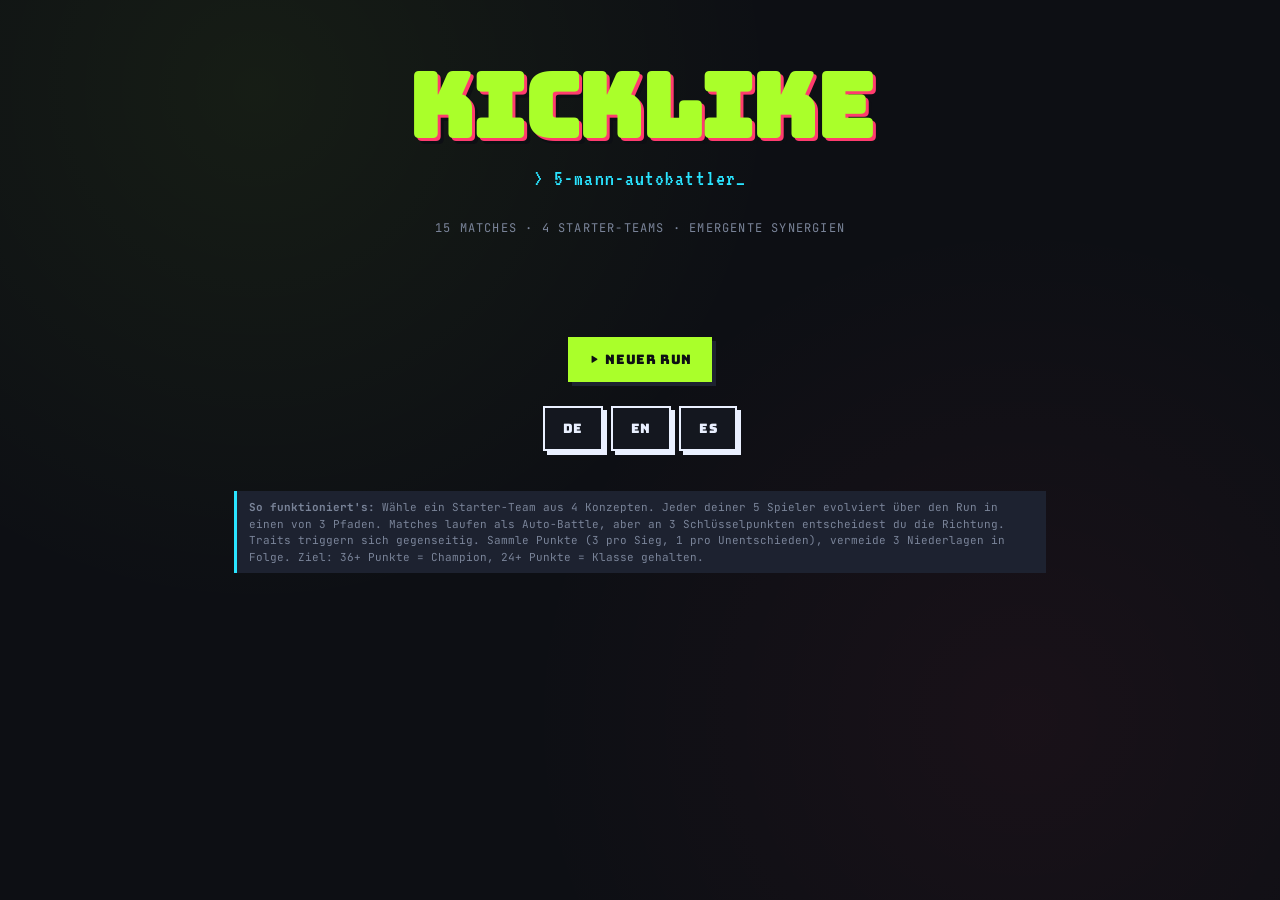
==== commit fe1e0ff1: "Add files via upload" ====
--- a/index.html
+++ b/index.html
@@ -11,11 +11,7 @@
 </head>
 <body>
 <div id="app">
-  <div style="display:flex; justify-content:flex-end; gap:8px; margin-bottom:12px;">
-    <button class="btn" type="button" data-lang="de">DE</button>
-    <button class="btn" type="button" data-lang="en">EN</button>
-    <button class="btn" type="button" data-lang="es">ES</button>
-  </div>
+
 
   <div id="screen-start" class="screen active">
     <div class="start-hero">
@@ -27,6 +23,12 @@
     <div style="text-align:center; margin-top:32px;">
       <button class="btn primary" onclick="FLOW.newRun()" data-i18n="ui.start.newRun"></button>
     </div>
+		<div style="display:flex; justify-content:center; gap:8px; margin-top:24px; margin-bottom:12px;">
+    	<button class="btn" type="button" data-lang="de">DE</button>
+			<button class="btn" type="button" data-lang="en">EN</button>
+			<button class="btn" type="button" data-lang="es">ES</button>
+	  </div>
+ 	 
     <div class="hint" style="margin-top:40px;">
       <b data-i18n="ui.start.howTitle"></b>
       <span data-i18n="ui.start.howBody"></span>
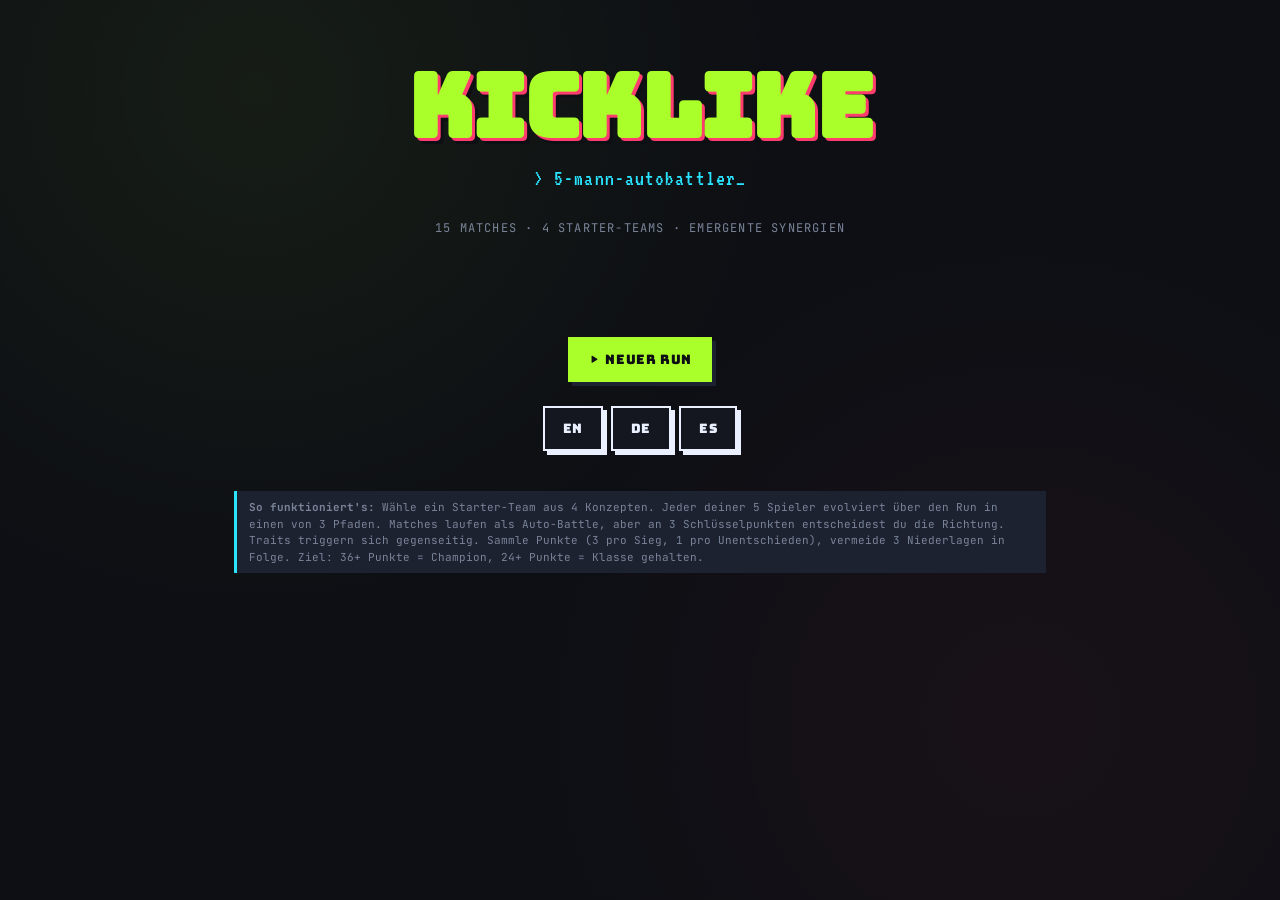
==== commit adfb1871: "Add files via upload" ====
--- a/index.html
+++ b/index.html
@@ -24,8 +24,8 @@
       <button class="btn primary" onclick="FLOW.newRun()" data-i18n="ui.start.newRun"></button>
     </div>
 		<div style="display:flex; justify-content:center; gap:8px; margin-top:24px; margin-bottom:12px;">
-    	<button class="btn" type="button" data-lang="de">DE</button>
-			<button class="btn" type="button" data-lang="en">EN</button>
+    		<button class="btn" type="button" data-lang="en">EN</button>
+			<button class="btn" type="button" data-lang="de">DE</button>
 			<button class="btn" type="button" data-lang="es">ES</button>
 	  </div>
  	 
@@ -161,7 +161,8 @@
 <script src="./js/lang/es.js"></script>
 <script src="./js/config-data.js"></script>
 <script src="./js/core.js"></script>
+<script src="./js/fx.js"></script>
 <script src="./js/ui.js"></script>
 <script src="./js/flow.js"></script>
 </body>
-</html>
+</html>
--- a/styles.css
+++ b/styles.css
@@ -429,13 +429,56 @@
   border-bottom: 1px solid var(--dim);
 }
 
+/* ── Panel stack: side-by-side on desktop, stacked on mobile ── */
 .interrupt-panel-stack {
   display: flex;
-  flex-direction: column;
+  flex-direction: row;
   gap: 10px;
   margin: 14px 0 0 0;
-}
-.interrupt-panel-stack > * { width: 100%; }
+  align-items: stretch;
+}
+.interrupt-panel-stack > * {
+  flex: 1 1 0;
+  min-width: 0;
+}
+@media (max-width: 560px) {
+  .interrupt-panel-stack {
+    flex-direction: column;
+    align-items: stretch;
+  }
+}
+
+/* Same layout for the result-panels-row on the result screen */
+.result-panels-row {
+  display: flex;
+  flex-direction: row;
+  gap: 10px;
+  margin: 0 0 16px;
+  align-items: stretch;
+}
+.result-panels-row > * {
+  flex: 1 1 0;
+  min-width: 0;
+}
+@media (max-width: 560px) {
+  .result-panels-row {
+    flex-direction: column;
+    align-items: stretch;
+  }
+}
+
+/* Panels in a row fill the full shared height */
+.interrupt-panel-stack > .interrupt-panel,
+.result-panels-row > .interrupt-panel {
+  display: flex;
+  flex-direction: column;
+}
+/* Push the footnote to the bottom so both panels end at the same baseline */
+.interrupt-panel-stack > .interrupt-panel > .ip-footnote,
+.result-panels-row > .interrupt-panel > .ip-footnote {
+  margin-top: auto;
+  padding-top: 6px;
+}
 
 .interrupt-panel {
   background: var(--bg-3);
@@ -504,7 +547,7 @@
   align-items: baseline;
   padding: 3px 0;
   font-family: var(--font-body);
-  font-size: 11px;
+  font-size: 12px;
 }
 .ip-stat-row:not(:last-child) { border-bottom: 1px solid var(--bg); }
 .ip-stat-label {
@@ -516,7 +559,7 @@
 }
 .ip-stat-main {
   font-family: var(--font-pixel);
-  font-size: 18px;
+  font-size: 16px;
   line-height: 1;
   font-weight: bold;
   text-align: right;
@@ -527,7 +570,7 @@
 .ip-stat-main.ip-lower { color: var(--accent-2); }
 .ip-stat-buff {
   font-family: var(--font-pixel);
-  font-size: 11px;
+  font-size: 12px;
   line-height: 1;
   text-align: right;
   min-width: 42px;
@@ -537,7 +580,7 @@
 .ip-buff-neutral { color: var(--muted); }
 .ip-stat-opp {
   font-family: var(--font-pixel);
-  font-size: 15px;
+  font-size: 16px;
   line-height: 1;
   font-weight: bold;
   text-align: right;
@@ -554,6 +597,8 @@
   border-top: 1px dashed var(--dim);
   font-family: var(--font-body);
 }
+
+
 
 .interrupt-overlay {
   position: fixed; inset: 0;
@@ -567,7 +612,7 @@
 }
 .interrupt-overlay.active { display: flex; }
 .interrupt-modal {
-  max-width: 660px;
+  max-width: 700px;
   width: calc(100% - 32px);
   max-height: calc(100vh - 40px);
   overflow-y: auto;
@@ -972,3 +1017,235 @@
   border-left: 3px solid var(--accent-3);
   margin-bottom: 16px;
 }
+
+
+/* ── Halftime Summary Panel ─────────────────────────────────────────────── */
+.ht-summary {
+  padding: 12px 14px;
+  margin-top: 14px;  /* gap between tactic buttons and summary */
+}
+
+.ht-score-strip {
+  display: grid;
+  grid-template-columns: 40px 1fr 40px;
+  align-items: center;
+  gap: 8px;
+  margin-bottom: 12px;
+  padding-bottom: 10px;
+  border-bottom: 1px dashed var(--dim);
+}
+.ht-score-me, .ht-score-opp {
+  font-family: var(--font-display);
+  font-size: 32px;
+  line-height: 1;
+  text-align: center;
+}
+.ht-score-me  { color: var(--accent); }
+.ht-score-opp { color: var(--accent-2); }
+.ht-score-mid { display: flex; flex-direction: column; gap: 4px; }
+.ht-poss-bar {
+  height: 6px;
+  background: var(--accent-2);
+  border: 1px solid var(--dim);
+  overflow: hidden;
+}
+.ht-poss-fill {
+  height: 100%;
+  background: var(--accent);
+  transition: width 0.4s;
+}
+.ht-poss-label {
+  font-family: var(--font-display);
+  font-size: 9px;
+  color: var(--muted);
+  letter-spacing: 0.08em;
+  text-transform: uppercase;
+  text-align: center;
+}
+
+.ht-stats-row {
+  display: grid;
+  grid-template-columns: repeat(4, 1fr);
+  gap: 6px;
+  margin-bottom: 10px;
+}
+.ht-stat {
+  background: var(--bg);
+  border: 1px solid var(--dim);
+  padding: 6px 4px;
+  text-align: center;
+}
+.ht-stat-val {
+  font-family: var(--font-pixel);
+  font-size: 18px;
+  line-height: 1;
+  color: var(--fg);
+}
+.ht-stat-sub {
+  font-family: var(--font-body);
+  font-size: 9px;
+  color: var(--muted);
+  min-height: 12px;
+  margin-top: 1px;
+}
+.ht-stat-label {
+  font-family: var(--font-display);
+  font-size: 8px;
+  color: var(--muted);
+  letter-spacing: 0.08em;
+  text-transform: uppercase;
+  margin-top: 3px;
+}
+
+.ht-happened {
+  display: flex;
+  flex-direction: column;
+  gap: 3px;
+  margin-bottom: 10px;
+  padding: 6px 8px;
+  background: rgba(255,210,58,0.06);
+  border-left: 3px solid var(--gold);
+}
+.ht-happened-item {
+  font-family: var(--font-display);
+  font-size: 10px;
+  color: var(--gold);
+  letter-spacing: 0.05em;
+  text-transform: uppercase;
+}
+
+.ht-mechanics {
+  display: flex;
+  flex-wrap: wrap;
+  gap: 5px;
+  align-items: center;
+}
+.ht-mechanics-title {
+  font-family: var(--font-display);
+  font-size: 9px;
+  color: var(--muted);
+  letter-spacing: 0.08em;
+  text-transform: uppercase;
+  width: 100%;
+  margin-bottom: 2px;
+}
+.ht-mechanic-tag {
+  font-family: var(--font-display);
+  font-size: 9px;
+  letter-spacing: 0.06em;
+  text-transform: uppercase;
+  padding: 3px 7px;
+  border: 1px solid var(--accent-3);
+  color: var(--accent-3);
+  background: rgba(42,228,255,0.06);
+}
+
+
+.ht-score-strip {
+  display: grid;
+  grid-template-columns: 40px 1fr 40px;
+  align-items: center;
+  gap: 8px;
+  margin-bottom: 12px;
+  padding-bottom: 10px;
+  border-bottom: 1px dashed var(--dim);
+}
+.ht-score-me, .ht-score-opp {
+  font-family: var(--font-display);
+  font-size: 32px;
+  line-height: 1;
+  text-align: center;
+}
+.ht-score-me  { color: var(--accent); }
+.ht-score-opp { color: var(--accent-2); }
+.ht-score-mid { display: flex; flex-direction: column; gap: 4px; }
+.ht-poss-bar {
+  height: 6px;
+  background: var(--accent-2);
+  border: 1px solid var(--dim);
+  overflow: hidden;
+}
+.ht-poss-fill {
+  height: 100%;
+  background: var(--accent);
+  transition: width 0.4s;
+}
+.ht-poss-label {
+  font-family: var(--font-display);
+  font-size: 9px;
+  color: var(--muted);
+  letter-spacing: 0.08em;
+  text-transform: uppercase;
+  text-align: center;
+}
+
+.ht-stats-row {
+  display: grid;
+  grid-template-columns: repeat(4, 1fr);
+  gap: 6px;
+  margin-bottom: 10px;
+}
+.ht-stat {
+  background: var(--bg);
+  border: 1px solid var(--dim);
+  padding: 6px 4px;
+  text-align: center;
+}
+.ht-stat-val {
+  font-family: var(--font-pixel);
+  font-size: 18px;
+  line-height: 1;
+  color: var(--fg);
+}
+.ht-stat-label {
+  font-family: var(--font-display);
+  font-size: 8px;
+  color: var(--muted);
+  letter-spacing: 0.08em;
+  text-transform: uppercase;
+  margin-top: 3px;
+}
+
+.ht-happened {
+  display: flex;
+  flex-direction: column;
+  gap: 3px;
+  margin-bottom: 10px;
+  padding: 6px 8px;
+  background: rgba(255,210,58,0.06);
+  border-left: 3px solid var(--gold);
+}
+.ht-happened-item {
+  font-family: var(--font-display);
+  font-size: 10px;
+  color: var(--gold);
+  letter-spacing: 0.05em;
+  text-transform: uppercase;
+}
+
+.ht-mechanics {
+  display: flex;
+  flex-wrap: wrap;
+  gap: 5px;
+  align-items: center;
+}
+.ht-mechanics-title {
+  font-family: var(--font-display);
+  font-size: 9px;
+  color: var(--muted);
+  letter-spacing: 0.08em;
+  text-transform: uppercase;
+  width: 100%;
+  margin-bottom: 2px;
+}
+.ht-mechanic-tag {
+  font-family: var(--font-display);
+  font-size: 9px;
+  letter-spacing: 0.06em;
+  text-transform: uppercase;
+  padding: 3px 7px;
+  border: 1px solid var(--accent-3);
+  color: var(--accent-3);
+  background: rgba(42,228,255,0.06);
+}
+
